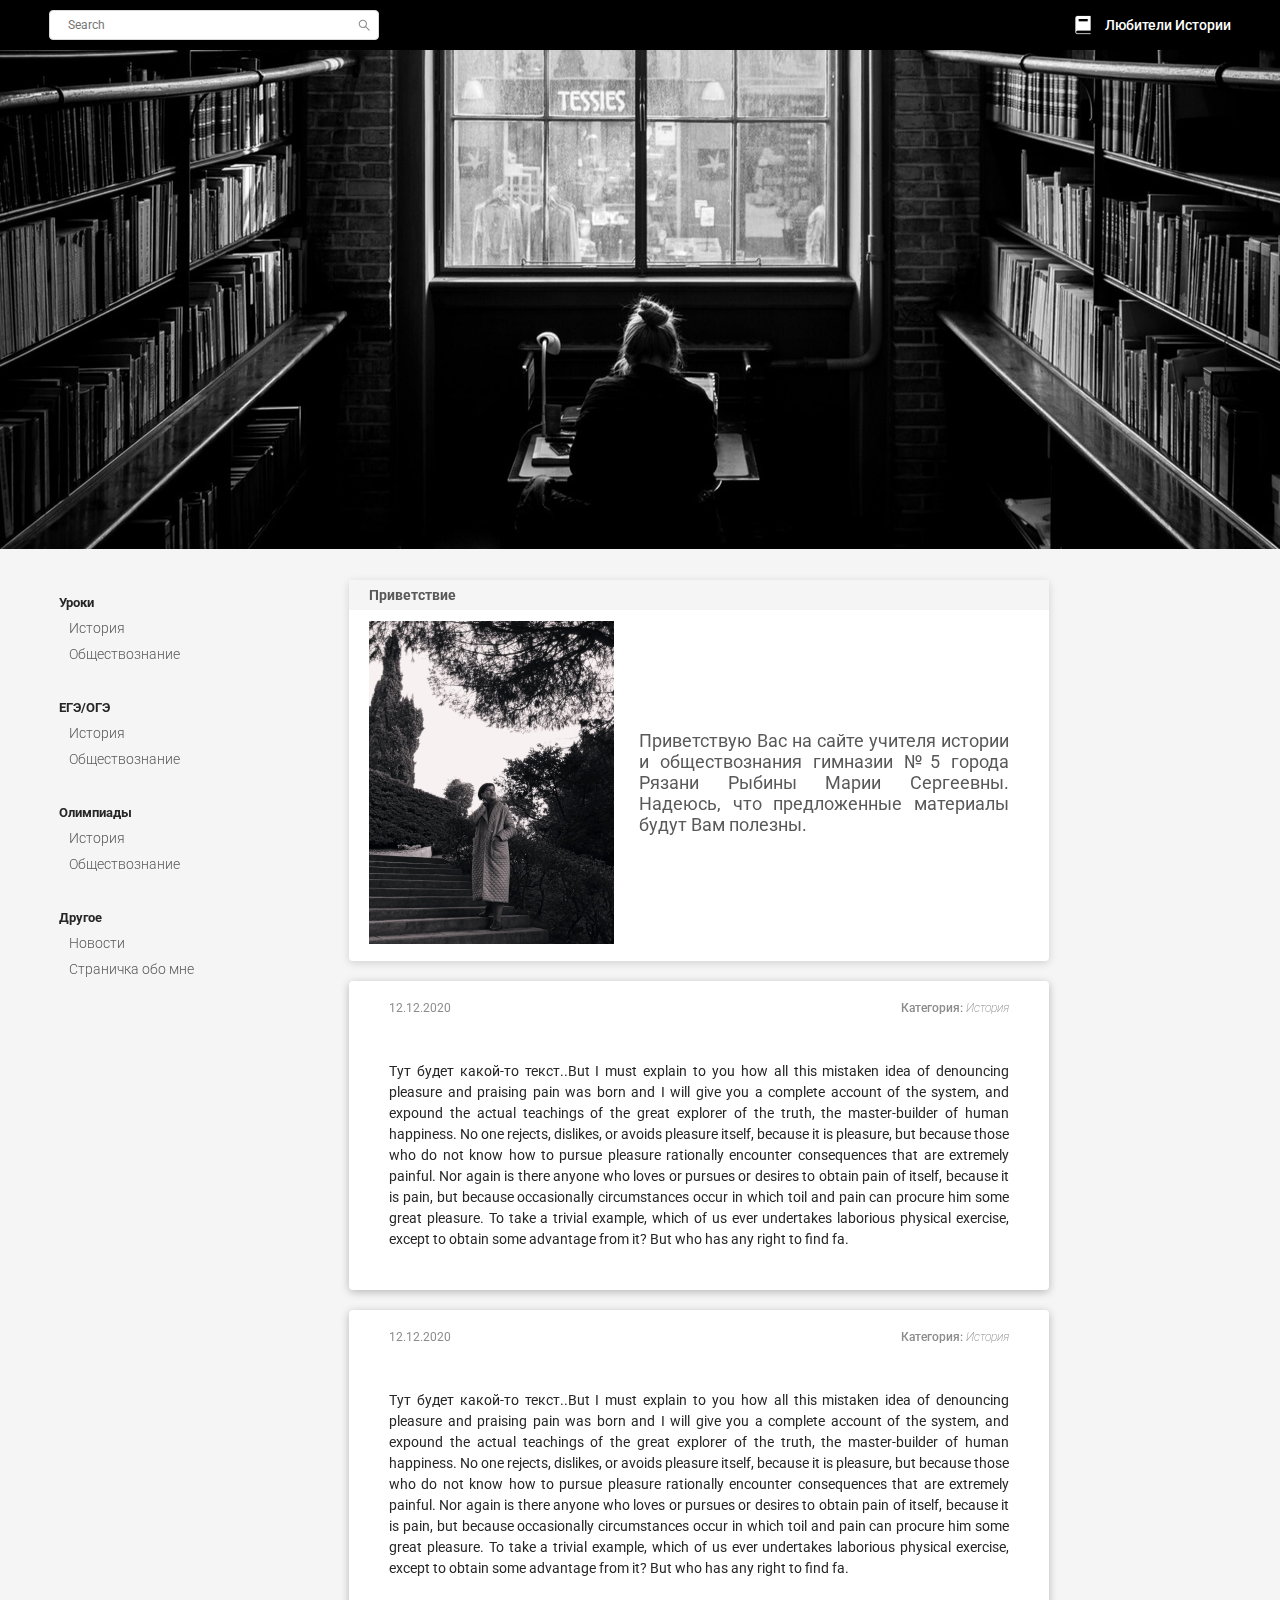
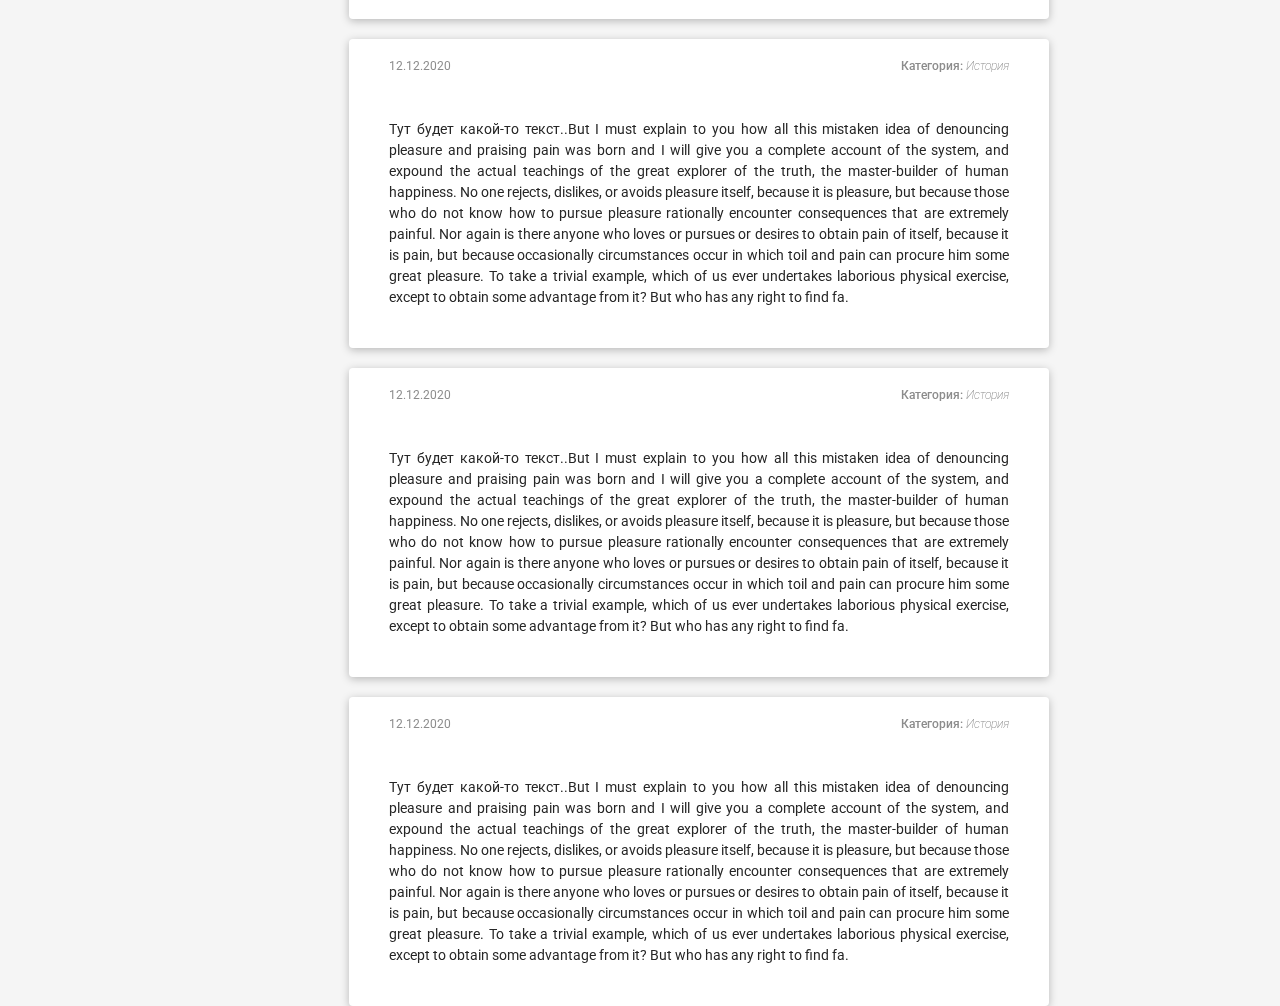
==== index.html @ 14227ae7 "create: parallax and posts" ====
<!DOCTYPE html>
<html lang="ru">
<head>
    <meta charset="UTF-8">
    <meta name="viewport" content="width=device-width, initial-scale=1.0">
    <title>Любители Истории</title>
    <link rel="preconnect" href="https://fonts.gstatic.com">
    <link href="https://fonts.googleapis.com/css2?family=Roboto:wght@200;300;400;500;700&display=swap" rel="stylesheet"> 
    <link rel="stylesheet" href="css/normalize.css">
    <link rel="stylesheet" href="css/style.css">
</head>
<body>
    <header class="header">
        <div class="container header__container">
            <div class="header__mobile-menu">
                <div class="header__line"></div>
                <div class="header__line"></div>
                <div class="header__line"></div>
            </div>
            <!-- /.header__mobile-menu -->
            <div class="header__search-block">
                <input type="search" class="header__search" placeholder="Search">
                <img src="img/search-icon.svg" alt="Icon: Search Icon" class="header__search-icon">
            </div>
            <!-- /.header__search-block -->
            <a href="#" class="header__name-block">
                <img src="img/icon.svg" alt="Icon: logo" class="header__icon">
                <span class="header__name">Любители Истории</span>
            </a>
        </div>
        <!-- /.container -->
    </header>
    <!-- /.header -->
    <section class="mobile-menu-hidden">
        <a href="#" class="mobile-link">Уроки по истории</a>
        <a href="#" class="mobile-link">Уроки по обществознанию</a>
        <a href="#" class="mobile-link">ЕГЭ, ОГЭ по истории</a>
        <a href="#" class="mobile-link">ЕГЭ, ОГЭ по обществознанию</a>
        <a href="#" class="mobile-link">Олимпиады по истории</a>
        <a href="#" class="mobile-link">Олимпиады по обществознанию</a>
    </section>
    <!-- /.header__mobile-menu-hidden -->
    <section class="background">
        <div class="background__image" ></div>
    </section>
    <!-- /.background-image -->
    <section class="hero">
        <div class="container hero__container">
            <div class="hero-left">
                <a href="#" class="hero__menu-text-one">Уроки</a>
                <a href="#" class="hero__menu-text-two">История</a>
                <a href="#" class="hero__menu-text-two">Обществознание</a>
                <a href="#" class="hero__menu-text-one">ЕГЭ/ОГЭ</a>
                <a href="#" class="hero__menu-text-two">История</a>
                <a href="#" class="hero__menu-text-two">Обществознание</a>
                <a href="#" class="hero__menu-text-one">Олимпиады</a>
                <a href="#" class="hero__menu-text-two">История</a>
                <a href="#" class="hero__menu-text-two">Обществознание</a>
                <a href="#" class="hero__menu-text-one">Другое</a>
                <a href="#" class="hero__menu-text-two">Новости</a>
                <a href="#" class="hero__menu-text-two">Страничка обо мне</a>
            </div>
            <!-- /.hero-left -->
            <div class="hero-right">
                <div class="hero__greetings">
                    <div class="hero__greetings-first">
                        <span class="hero__greetings-text">Приветствие</span>
                    </div>
                    <!-- /.hero__greetings-first -->
                    <div class="hero__greetings-second">
                        <img src="img/avatar.png" alt="Icon: avatar" class="hero__greetings-avatar">
                        <span class="hero__greetings-span">Приветствую Вас на сайте учителя истории и обществознания гимназии №5 города Рязани Рыбины Марии Сергеевны. Надеюсь, что предложенные материалы будут Вам полезны.</span>
                    </div>
                    <!-- /.hero__greetings-second -->
                </div>
                <!-- /.hero__greetings -->
                <div class="hero__post">
                    <div class="hero__post-meta">
                        <span class="hero__post-date">12.12.2020</span>
                        <span class="hero__post-category">Категория: <span class="hero__post-cat">История</span></span>
                    </div>
                    <div class="hero__post-content">
                        Тут будет какой-то текст..But I must explain to you how all this mistaken idea of denouncing pleasure and praising pain was born and I will give you a complete account of the system, and expound the actual teachings of the great explorer of the truth, the master-builder of human happiness. No one rejects, dislikes, or avoids pleasure itself, because it is pleasure, but because those who do not know how to pursue pleasure rationally encounter consequences that are extremely painful. Nor again is there anyone who loves or pursues or desires to obtain pain of itself, because it is pain, but because occasionally circumstances occur in which toil and pain can procure him some great pleasure. To take a trivial example, which of us ever undertakes laborious physical exercise, except to obtain some advantage from it? But who has any right to find fa.
                    </div>
                    <!-- /.hero__post-content -->
                </div>
                <!-- /.hero__post -->


                <div class="hero__post">
                    <div class="hero__post-meta">
                        <span class="hero__post-date">12.12.2020</span>
                        <span class="hero__post-category">Категория: <span class="hero__post-cat">История</span></span>
                    </div>
                    <div class="hero__post-content">
                        Тут будет какой-то текст..But I must explain to you how all this mistaken idea of denouncing pleasure and praising pain was born and I will give you a complete account of the system, and expound the actual teachings of the great explorer of the truth, the master-builder of human happiness. No one rejects, dislikes, or avoids pleasure itself, because it is pleasure, but because those who do not know how to pursue pleasure rationally encounter consequences that are extremely painful. Nor again is there anyone who loves or pursues or desires to obtain pain of itself, because it is pain, but because occasionally circumstances occur in which toil and pain can procure him some great pleasure. To take a trivial example, which of us ever undertakes laborious physical exercise, except to obtain some advantage from it? But who has any right to find fa.
                    </div>
                    <!-- /.hero__post-content -->
                </div>
                <!-- /.hero__post -->
                <div class="hero__post">
                    <div class="hero__post-meta">
                        <span class="hero__post-date">12.12.2020</span>
                        <span class="hero__post-category">Категория: <span class="hero__post-cat">История</span></span>
                    </div>
                    <div class="hero__post-content">
                        Тут будет какой-то текст..But I must explain to you how all this mistaken idea of denouncing pleasure and praising pain was born and I will give you a complete account of the system, and expound the actual teachings of the great explorer of the truth, the master-builder of human happiness. No one rejects, dislikes, or avoids pleasure itself, because it is pleasure, but because those who do not know how to pursue pleasure rationally encounter consequences that are extremely painful. Nor again is there anyone who loves or pursues or desires to obtain pain of itself, because it is pain, but because occasionally circumstances occur in which toil and pain can procure him some great pleasure. To take a trivial example, which of us ever undertakes laborious physical exercise, except to obtain some advantage from it? But who has any right to find fa.
                    </div>
                    <!-- /.hero__post-content -->
                </div>
                <!-- /.hero__post -->
                <div class="hero__post">
                    <div class="hero__post-meta">
                        <span class="hero__post-date">12.12.2020</span>
                        <span class="hero__post-category">Категория: <span class="hero__post-cat">История</span></span>
                    </div>
                    <div class="hero__post-content">
                        Тут будет какой-то текст..But I must explain to you how all this mistaken idea of denouncing pleasure and praising pain was born and I will give you a complete account of the system, and expound the actual teachings of the great explorer of the truth, the master-builder of human happiness. No one rejects, dislikes, or avoids pleasure itself, because it is pleasure, but because those who do not know how to pursue pleasure rationally encounter consequences that are extremely painful. Nor again is there anyone who loves or pursues or desires to obtain pain of itself, because it is pain, but because occasionally circumstances occur in which toil and pain can procure him some great pleasure. To take a trivial example, which of us ever undertakes laborious physical exercise, except to obtain some advantage from it? But who has any right to find fa.
                    </div>
                    <!-- /.hero__post-content -->
                </div>
                <!-- /.hero__post -->
                <div class="hero__post">
                    <div class="hero__post-meta">
                        <span class="hero__post-date">12.12.2020</span>
                        <span class="hero__post-category">Категория: <span class="hero__post-cat">История</span></span>
                    </div>
                    <div class="hero__post-content">
                        Тут будет какой-то текст..But I must explain to you how all this mistaken idea of denouncing pleasure and praising pain was born and I will give you a complete account of the system, and expound the actual teachings of the great explorer of the truth, the master-builder of human happiness. No one rejects, dislikes, or avoids pleasure itself, because it is pleasure, but because those who do not know how to pursue pleasure rationally encounter consequences that are extremely painful. Nor again is there anyone who loves or pursues or desires to obtain pain of itself, because it is pain, but because occasionally circumstances occur in which toil and pain can procure him some great pleasure. To take a trivial example, which of us ever undertakes laborious physical exercise, except to obtain some advantage from it? But who has any right to find fa.
                    </div>
                    <!-- /.hero__post-content -->
                </div>
                <!-- /.hero__post -->



            </div>
            <!-- /.hero-right -->
        </div>
        <!-- /.container -->
    </section>
    <!-- /.hero -->

    <script src="js/jquery-3.5.1.min.js"></script>
    <script src="js/parallax.min.js"></script>
    <script src="js/main.js"></script>
</body>
</html>
---- css/style.css ----
body{background-color:#F5F5F5}.body-another{overflow:hidden}.container{margin:auto;width:1182px;color:white;height:30px}.header{width:100%;padding:10px 0px;background-color:black;position:fixed;top:0;left:0}.header__container{display:-webkit-box;display:-ms-flexbox;display:flex;-webkit-box-pack:justify;-ms-flex-pack:justify;justify-content:space-between;-webkit-box-align:center;-ms-flex-align:center;align-items:center;position:relative}.header__search{width:330px;height:30px;background:#FFFFFF;border:1px solid #D9D9D9;-webkit-box-sizing:border-box;box-sizing:border-box;border-radius:4px;padding-left:18px;padding-right:30px;font-family:'Roboto';font-size:12px;line-height:14px;color:#BFBFBF}.header__search-block{position:relative;width:330px;height:30px}.header__search-icon{position:absolute;right:8.5px;top:9px;cursor:pointer}.header__icon{width:20px;height:20px;margin-right:12px}.header__name{font-family:'Roboto';font-weight:500;font-size:14px;line-height:16px;color:#FFFFFF}.header__name-block{display:-webkit-box;display:-ms-flexbox;display:flex;-webkit-box-align:center;-ms-flex-align:center;align-items:center;text-decoration:none}.header__mobile-menu{display:none;position:absolute;left:0;top:8.5px;cursor:pointer}.header__line{width:16px;height:1px;background-color:white;margin-top:5px}.header__line:first-child{margin-top:0}.parallax-another{display:none}.background__image{width:100%;margin-top:50px;min-height:700px;-o-object-fit:cover;object-fit:cover}.mobile-menu-hidden{display:none}.mobile-menu-visible{display:block;background-color:black;color:white;position:absolute;top:50px;left:0;bottom:0;right:0;width:100%;height:100%;overflow:auto;text-align:center}.mobile-link{color:white;text-decoration:none;font-family:'Roboto';margin-bottom:30px;display:block}.mobile-link:first-child{margin-top:100px}.mobile-link:last-child{height:80px}.hero{margin-top:30px}.hero__container{display:-webkit-box;display:-ms-flexbox;display:flex}.hero-left{width:200px;display:-webkit-box;display:-ms-flexbox;display:flex;-webkit-box-orient:vertical;-webkit-box-direction:normal;-ms-flex-direction:column;flex-direction:column}.hero__menu-text-one{font-family:'Roboto';font-weight:700;font-size:13px;line-height:15px;display:-webkit-box;display:-ms-flexbox;display:flex;-webkit-box-align:center;-ms-flex-align:center;align-items:center;color:#262626;margin-top:38px;margin-left:10px;text-decoration:none}.hero__menu-text-one:first-child{margin-top:15px}.hero__menu-text-two{font-family:'Roboto';font-weight:300;font-size:14px;line-height:16px;display:-webkit-box;display:-ms-flexbox;display:flex;-webkit-box-align:center;-ms-flex-align:center;align-items:center;color:#595959;margin-top:10px;margin-left:20px;text-decoration:none}.hero-right{margin-left:100px;width:700px}.hero__greetings{width:100%;background-color:#FFFFFF;-webkit-box-shadow:0px 2px 8px rgba(0,0,0,0.15);box-shadow:0px 2px 8px rgba(0,0,0,0.15);border-radius:4px}.hero__greetings-first{height:30px;background-color:#F5F5F5;display:-webkit-box;display:-ms-flexbox;display:flex;-webkit-box-align:center;-ms-flex-align:center;align-items:center}.hero__greetings-text{font-family:'Roboto';font-weight:700;font-size:14px;line-height:16px;color:#595959;margin-left:20px}.hero__greetings-second{padding:11px 40px 17px 20px;display:-webkit-box;display:-ms-flexbox;display:flex;-webkit-box-align:center;-ms-flex-align:center;align-items:center;-webkit-box-pack:justify;-ms-flex-pack:justify;justify-content:space-between;text-align:justify}.hero__greetings-span{font-family:'Roboto';font-weight:400;font-size:18px;line-height:21px;color:#595959;margin-left:25px}.hero__post{background-color:#FFFFFF;-webkit-box-shadow:0px 2px 8px rgba(0,0,0,0.25);box-shadow:0px 2px 8px rgba(0,0,0,0.25);border-radius:4px;padding:20px 40px 40px 40px;margin-top:20px}.hero__post:last-child{margin-bottom:200px}.hero__post-meta{display:-webkit-box;display:-ms-flexbox;display:flex;-webkit-box-pack:justify;-ms-flex-pack:justify;justify-content:space-between;margin-bottom:46px}.hero__post-date{font-family:'Roboto';font-weight:400;font-size:12px;line-height:14px;color:#8C8C8C}.hero__post-category{font-family:'Roboto';font-weight:500;font-size:12px;line-height:14px;color:#8C8C8C}.hero__post-cat{font-weight:200;font-style:italic}.hero__post-content{font-family:'Roboto';font-weight:400;font-size:14px;line-height:21px;color:#262626;text-align:justify}@media (max-width: 1440px){.background__image{min-height:600px}.container{margin:auto;width:1182px;color:white}.background__image{min-height:500px}}@media (max-width: 1250px){.container{width:980px}.background__image{min-height:400px}.hero__greetings-avatar{width:200px}.hero__greetings-span{font-size:16px}.hero__post-content{font-size:15px}.hero-right{margin-left:40px}}@media (max-width: 1050px){.container{width:850px}.hero-right{margin-left:0px}}@media (max-width: 950px){.container{width:750px}.header__mobile-menu{display:block;margin-left:-50px}.header__search-block{margin-left:0px}.hero-left{display:none}.hero-right{margin-left:0;width:100%}}@media (max-width: 900px){.header__mobile-menu{margin-left:-30px}.header__search-block{margin-left:20px}}@media (max-width: 860px){.header__mobile-menu{margin-left:-10px}.header__search-block{margin-left:40px}}@media (max-width: 820px){.container{width:90%}.header__search{width:200px;margin-left:0}.header__search-block{width:200px;margin-left:50px}.background__image{min-height:350px}}@media (max-width: 600px){.hero__greetings-avatar{width:150px}}@media (max-width: 500px){.header__search-block{display:none}.header__container{-webkit-box-orient:horizontal;-webkit-box-direction:reverse;-ms-flex-direction:row-reverse;flex-direction:row-reverse}.background__image{min-height:300px}.hero__greetings-second{-webkit-box-orient:vertical;-webkit-box-direction:normal;-ms-flex-direction:column;flex-direction:column}.hero__greetings-avatar{height:100px;width:100px;-o-object-fit:none;object-fit:none;border-radius:50%;-o-object-position:center 55%;object-position:center 55%}.hero__greetings-span{margin-top:20px;font-size:14px;margin-bottom:17px}}@media (max-width: 450px){.hero__greetings-avatar{height:80px;width:80px}}
/*# sourceMappingURL=style.css.map */
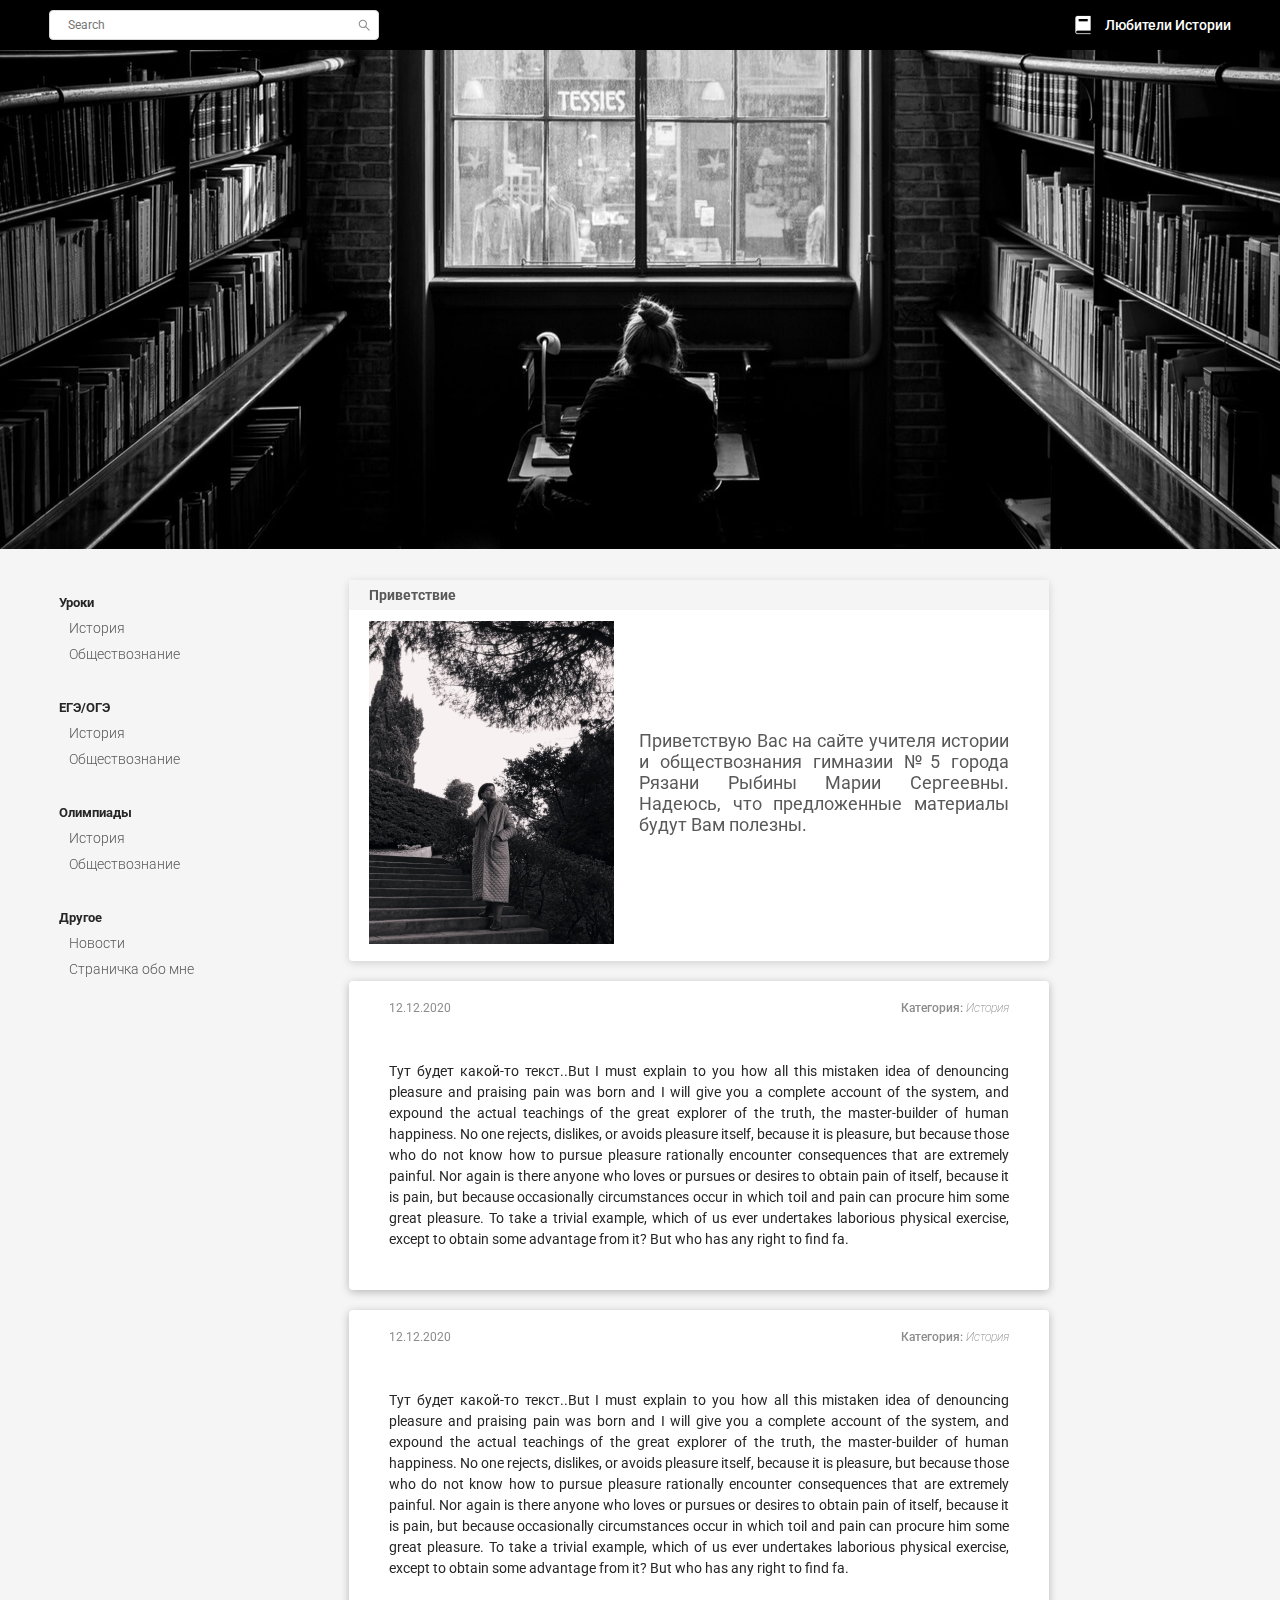
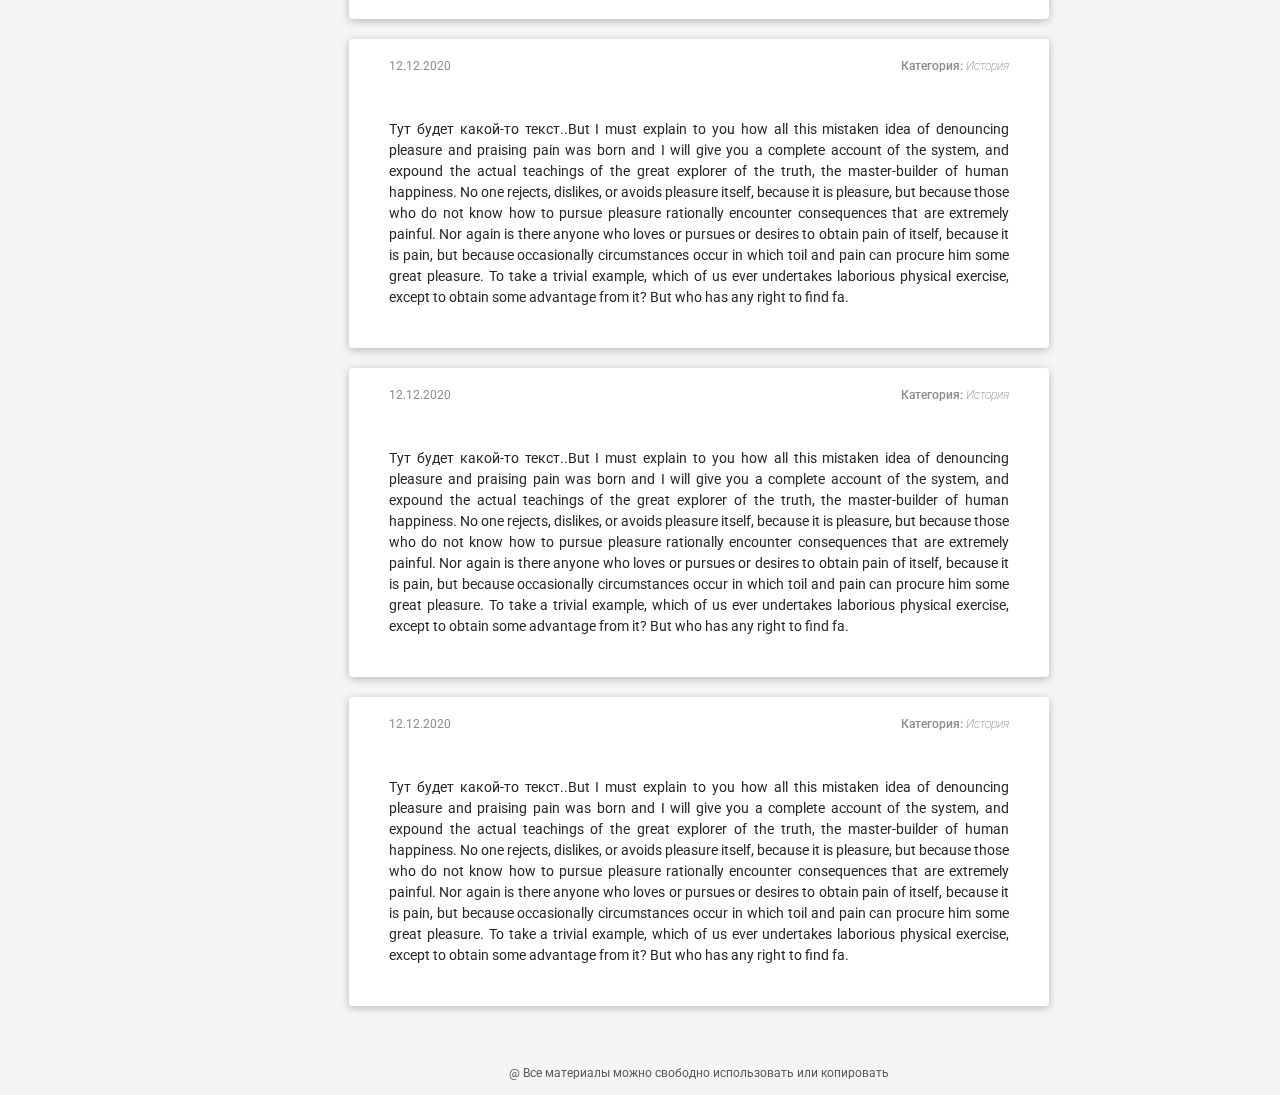
==== commit c47a3c76: "create: footer added" ====
--- a/index.html
+++ b/index.html
@@ -41,7 +41,7 @@
     </section>
     <!-- /.header__mobile-menu-hidden -->
     <section class="background">
-        <div class="background__image" ></div>
+        <div class="background__image parallax-window" data-parallax="scroll" data-image-src="img/back-one.jpg"></div>
     </section>
     <!-- /.background-image -->
     <section class="hero">
@@ -61,7 +61,7 @@
                 <a href="#" class="hero__menu-text-two">Страничка обо мне</a>
             </div>
             <!-- /.hero-left -->
-            <div class="hero-right">
+            <div class="hero-right">            
                 <div class="hero__greetings">
                     <div class="hero__greetings-first">
                         <span class="hero__greetings-text">Приветствие</span>
@@ -132,8 +132,12 @@
                 </div>
                 <!-- /.hero__post -->
 
-
-
+                <footer class="hero__footer footer">
+                    <span class="footer__text">
+                        @ Все материалы можно свободно использовать или копировать
+                    </span> <!-- /.footer__text -->
+                </footer>
+                <!-- /.hero__footer -->
             </div>
             <!-- /.hero-right -->
         </div>
@@ -142,7 +146,10 @@
     <!-- /.hero -->
 
     <script src="js/jquery-3.5.1.min.js"></script>
-    <script src="js/parallax.min.js"></script>
+    <script src="js/parallax.js"></script>
+    <script>
+        $(".background__image").parallax({imageSrc: 'img/back-one.jpg', speed: 0.0009, positionY: 'bottom'});
+    </script>
     <script src="js/main.js"></script>
 </body>
 </html>--- a/css/style.css
+++ b/css/style.css
@@ -1,2 +1,2 @@
-body{background-color:#F5F5F5}.body-another{overflow:hidden}.container{margin:auto;width:1182px;color:white;height:30px}.header{width:100%;padding:10px 0px;background-color:black;position:fixed;top:0;left:0}.header__container{display:-webkit-box;display:-ms-flexbox;display:flex;-webkit-box-pack:justify;-ms-flex-pack:justify;justify-content:space-between;-webkit-box-align:center;-ms-flex-align:center;align-items:center;position:relative}.header__search{width:330px;height:30px;background:#FFFFFF;border:1px solid #D9D9D9;-webkit-box-sizing:border-box;box-sizing:border-box;border-radius:4px;padding-left:18px;padding-right:30px;font-family:'Roboto';font-size:12px;line-height:14px;color:#BFBFBF}.header__search-block{position:relative;width:330px;height:30px}.header__search-icon{position:absolute;right:8.5px;top:9px;cursor:pointer}.header__icon{width:20px;height:20px;margin-right:12px}.header__name{font-family:'Roboto';font-weight:500;font-size:14px;line-height:16px;color:#FFFFFF}.header__name-block{display:-webkit-box;display:-ms-flexbox;display:flex;-webkit-box-align:center;-ms-flex-align:center;align-items:center;text-decoration:none}.header__mobile-menu{display:none;position:absolute;left:0;top:8.5px;cursor:pointer}.header__line{width:16px;height:1px;background-color:white;margin-top:5px}.header__line:first-child{margin-top:0}.parallax-another{display:none}.background__image{width:100%;margin-top:50px;min-height:700px;-o-object-fit:cover;object-fit:cover}.mobile-menu-hidden{display:none}.mobile-menu-visible{display:block;background-color:black;color:white;position:absolute;top:50px;left:0;bottom:0;right:0;width:100%;height:100%;overflow:auto;text-align:center}.mobile-link{color:white;text-decoration:none;font-family:'Roboto';margin-bottom:30px;display:block}.mobile-link:first-child{margin-top:100px}.mobile-link:last-child{height:80px}.hero{margin-top:30px}.hero__container{display:-webkit-box;display:-ms-flexbox;display:flex}.hero-left{width:200px;display:-webkit-box;display:-ms-flexbox;display:flex;-webkit-box-orient:vertical;-webkit-box-direction:normal;-ms-flex-direction:column;flex-direction:column}.hero__menu-text-one{font-family:'Roboto';font-weight:700;font-size:13px;line-height:15px;display:-webkit-box;display:-ms-flexbox;display:flex;-webkit-box-align:center;-ms-flex-align:center;align-items:center;color:#262626;margin-top:38px;margin-left:10px;text-decoration:none}.hero__menu-text-one:first-child{margin-top:15px}.hero__menu-text-two{font-family:'Roboto';font-weight:300;font-size:14px;line-height:16px;display:-webkit-box;display:-ms-flexbox;display:flex;-webkit-box-align:center;-ms-flex-align:center;align-items:center;color:#595959;margin-top:10px;margin-left:20px;text-decoration:none}.hero-right{margin-left:100px;width:700px}.hero__greetings{width:100%;background-color:#FFFFFF;-webkit-box-shadow:0px 2px 8px rgba(0,0,0,0.15);box-shadow:0px 2px 8px rgba(0,0,0,0.15);border-radius:4px}.hero__greetings-first{height:30px;background-color:#F5F5F5;display:-webkit-box;display:-ms-flexbox;display:flex;-webkit-box-align:center;-ms-flex-align:center;align-items:center}.hero__greetings-text{font-family:'Roboto';font-weight:700;font-size:14px;line-height:16px;color:#595959;margin-left:20px}.hero__greetings-second{padding:11px 40px 17px 20px;display:-webkit-box;display:-ms-flexbox;display:flex;-webkit-box-align:center;-ms-flex-align:center;align-items:center;-webkit-box-pack:justify;-ms-flex-pack:justify;justify-content:space-between;text-align:justify}.hero__greetings-span{font-family:'Roboto';font-weight:400;font-size:18px;line-height:21px;color:#595959;margin-left:25px}.hero__post{background-color:#FFFFFF;-webkit-box-shadow:0px 2px 8px rgba(0,0,0,0.25);box-shadow:0px 2px 8px rgba(0,0,0,0.25);border-radius:4px;padding:20px 40px 40px 40px;margin-top:20px}.hero__post:last-child{margin-bottom:200px}.hero__post-meta{display:-webkit-box;display:-ms-flexbox;display:flex;-webkit-box-pack:justify;-ms-flex-pack:justify;justify-content:space-between;margin-bottom:46px}.hero__post-date{font-family:'Roboto';font-weight:400;font-size:12px;line-height:14px;color:#8C8C8C}.hero__post-category{font-family:'Roboto';font-weight:500;font-size:12px;line-height:14px;color:#8C8C8C}.hero__post-cat{font-weight:200;font-style:italic}.hero__post-content{font-family:'Roboto';font-weight:400;font-size:14px;line-height:21px;color:#262626;text-align:justify}@media (max-width: 1440px){.background__image{min-height:600px}.container{margin:auto;width:1182px;color:white}.background__image{min-height:500px}}@media (max-width: 1250px){.container{width:980px}.background__image{min-height:400px}.hero__greetings-avatar{width:200px}.hero__greetings-span{font-size:16px}.hero__post-content{font-size:15px}.hero-right{margin-left:40px}}@media (max-width: 1050px){.container{width:850px}.hero-right{margin-left:0px}}@media (max-width: 950px){.container{width:750px}.header__mobile-menu{display:block;margin-left:-50px}.header__search-block{margin-left:0px}.hero-left{display:none}.hero-right{margin-left:0;width:100%}}@media (max-width: 900px){.header__mobile-menu{margin-left:-30px}.header__search-block{margin-left:20px}}@media (max-width: 860px){.header__mobile-menu{margin-left:-10px}.header__search-block{margin-left:40px}}@media (max-width: 820px){.container{width:90%}.header__search{width:200px;margin-left:0}.header__search-block{width:200px;margin-left:50px}.background__image{min-height:350px}}@media (max-width: 600px){.hero__greetings-avatar{width:150px}}@media (max-width: 500px){.header__search-block{display:none}.header__container{-webkit-box-orient:horizontal;-webkit-box-direction:reverse;-ms-flex-direction:row-reverse;flex-direction:row-reverse}.background__image{min-height:300px}.hero__greetings-second{-webkit-box-orient:vertical;-webkit-box-direction:normal;-ms-flex-direction:column;flex-direction:column}.hero__greetings-avatar{height:100px;width:100px;-o-object-fit:none;object-fit:none;border-radius:50%;-o-object-position:center 55%;object-position:center 55%}.hero__greetings-span{margin-top:20px;font-size:14px;margin-bottom:17px}}@media (max-width: 450px){.hero__greetings-avatar{height:80px;width:80px}}
+body{background-color:#F5F5F5}.body-another{overflow:hidden}.container{margin:auto;width:1182px;color:white;height:30px}.header{width:100%;padding:10px 0px;background-color:black;position:fixed;top:0;left:0}.header__container{display:-webkit-box;display:-ms-flexbox;display:flex;-webkit-box-pack:justify;-ms-flex-pack:justify;justify-content:space-between;-webkit-box-align:center;-ms-flex-align:center;align-items:center;position:relative}.header__search{width:330px;height:30px;background:#FFFFFF;border:1px solid #D9D9D9;-webkit-box-sizing:border-box;box-sizing:border-box;border-radius:4px;padding-left:18px;padding-right:30px;font-family:'Roboto';font-size:12px;line-height:14px;color:#BFBFBF}.header__search-block{position:relative;width:330px;height:30px}.header__search-icon{position:absolute;right:8.5px;top:9px;cursor:pointer}.header__icon{width:20px;height:20px;margin-right:12px}.header__name{font-family:'Roboto';font-weight:500;font-size:14px;line-height:16px;color:#FFFFFF}.header__name-block{display:-webkit-box;display:-ms-flexbox;display:flex;-webkit-box-align:center;-ms-flex-align:center;align-items:center;text-decoration:none}.header__mobile-menu{display:none;position:absolute;left:0;top:8.5px;cursor:pointer}.header__line{width:16px;height:1px;background-color:white;margin-top:5px}.header__line:first-child{margin-top:0}.parallax-another{display:none}.background__image{width:100%;margin-top:50px;min-height:700px;-o-object-fit:cover;object-fit:cover}.mobile-menu-hidden{display:none}.mobile-menu-visible{display:block;background-color:black;color:white;position:absolute;top:50px;left:0;bottom:0;right:0;width:100%;height:100%;overflow:auto;text-align:center}.mobile-link{color:white;text-decoration:none;font-family:'Roboto';margin-bottom:30px;display:block}.mobile-link:first-child{margin-top:100px}.mobile-link:last-child{height:80px}.hero{margin-top:30px}.hero__container{display:-webkit-box;display:-ms-flexbox;display:flex}.hero-left{width:200px;display:-webkit-box;display:-ms-flexbox;display:flex;-webkit-box-orient:vertical;-webkit-box-direction:normal;-ms-flex-direction:column;flex-direction:column}.hero__menu-text-one{font-family:'Roboto';font-weight:700;font-size:13px;line-height:15px;display:-webkit-box;display:-ms-flexbox;display:flex;-webkit-box-align:center;-ms-flex-align:center;align-items:center;color:#262626;margin-top:38px;margin-left:10px;text-decoration:none}.hero__menu-text-one:first-child{margin-top:15px}.hero__menu-text-two{font-family:'Roboto';font-weight:300;font-size:14px;line-height:16px;display:-webkit-box;display:-ms-flexbox;display:flex;-webkit-box-align:center;-ms-flex-align:center;align-items:center;color:#595959;margin-top:10px;margin-left:20px;text-decoration:none}.hero-right{margin-left:100px;width:700px}.hero__greetings{width:100%;background-color:#FFFFFF;-webkit-box-shadow:0px 2px 8px rgba(0,0,0,0.15);box-shadow:0px 2px 8px rgba(0,0,0,0.15);border-radius:4px}.hero__greetings-first{height:30px;background-color:#F5F5F5;display:-webkit-box;display:-ms-flexbox;display:flex;-webkit-box-align:center;-ms-flex-align:center;align-items:center}.hero__greetings-text{font-family:'Roboto';font-weight:700;font-size:14px;line-height:16px;color:#595959;margin-left:20px}.hero__greetings-second{padding:11px 40px 17px 20px;display:-webkit-box;display:-ms-flexbox;display:flex;-webkit-box-align:center;-ms-flex-align:center;align-items:center;-webkit-box-pack:justify;-ms-flex-pack:justify;justify-content:space-between;text-align:justify}.hero__greetings-span{font-family:'Roboto';font-weight:400;font-size:18px;line-height:21px;color:#595959;margin-left:25px}.hero__post{background-color:#FFFFFF;-webkit-box-shadow:0px 2px 8px rgba(0,0,0,0.25);box-shadow:0px 2px 8px rgba(0,0,0,0.25);border-radius:4px;padding:20px 40px 40px 40px;margin-top:20px}.hero__post-meta{display:-webkit-box;display:-ms-flexbox;display:flex;-webkit-box-pack:justify;-ms-flex-pack:justify;justify-content:space-between;margin-bottom:46px}.hero__post-date{font-family:'Roboto';font-weight:400;font-size:12px;line-height:14px;color:#8C8C8C}.hero__post-category{font-family:'Roboto';font-weight:500;font-size:12px;line-height:14px;color:#8C8C8C}.hero__post-cat{font-weight:200;font-style:italic}.hero__post-content{font-family:'Roboto';font-weight:400;font-size:14px;line-height:21px;color:#262626;text-align:justify}.footer{padding:50px 0 15px 0;margin-top:10px;display:-webkit-box;display:-ms-flexbox;display:flex}.footer__text{font-family:'Roboto';font-weight:400;font-size:12px;line-height:14px;color:#595959;margin:auto}@media (max-width: 1440px){.background__image{min-height:600px}.container{margin:auto;width:1182px;color:white}.background__image{min-height:500px}}@media (max-width: 1250px){.container{width:980px}.background__image{min-height:400px}.hero__greetings-avatar{width:200px}.hero__greetings-span{font-size:16px}.hero__post-content{font-size:15px}.hero-right{margin-left:40px}}@media (max-width: 1050px){.container{width:850px}.hero-right{margin-left:0px}}@media (max-width: 950px){.container{width:750px}.header__mobile-menu{display:block;margin-left:-50px}.header__search-block{margin-left:0px}.hero-left{display:none}.hero-right{margin-left:0;width:100%}}@media (max-width: 900px){.header__mobile-menu{margin-left:-30px}.header__search-block{margin-left:20px}}@media (max-width: 860px){.header__mobile-menu{margin-left:-10px}.header__search-block{margin-left:40px}}@media (max-width: 820px){.container{width:90%}.header__search{width:200px;margin-left:0}.header__search-block{width:200px;margin-left:50px}.background__image{min-height:350px}}@media (max-width: 600px){.hero__greetings-avatar{width:150px}.header__mobile-menu{margin-left:0px}}@media (max-width: 500px){.header__search-block{display:none}.header__container{-webkit-box-orient:horizontal;-webkit-box-direction:reverse;-ms-flex-direction:row-reverse;flex-direction:row-reverse}.background__image{min-height:300px}.hero__greetings-second{-webkit-box-orient:vertical;-webkit-box-direction:normal;-ms-flex-direction:column;flex-direction:column;padding-right:30px;padding-left:30px}.hero__greetings-avatar{height:100px;width:100px;-o-object-fit:none;object-fit:none;border-radius:50%;-o-object-position:center 55%;object-position:center 55%}.hero__greetings-span{margin-top:20px;font-size:14px;margin-bottom:17px;margin-left:0}.hero__post-content{font-size:14px}}@media (max-width: 450px){.hero__greetings-avatar{height:80px;width:80px}.hero__greetings-second{padding-left:20px;padding-right:20px}.hero__post{padding-left:20px;padding-right:20px}}
 /*# sourceMappingURL=style.css.map */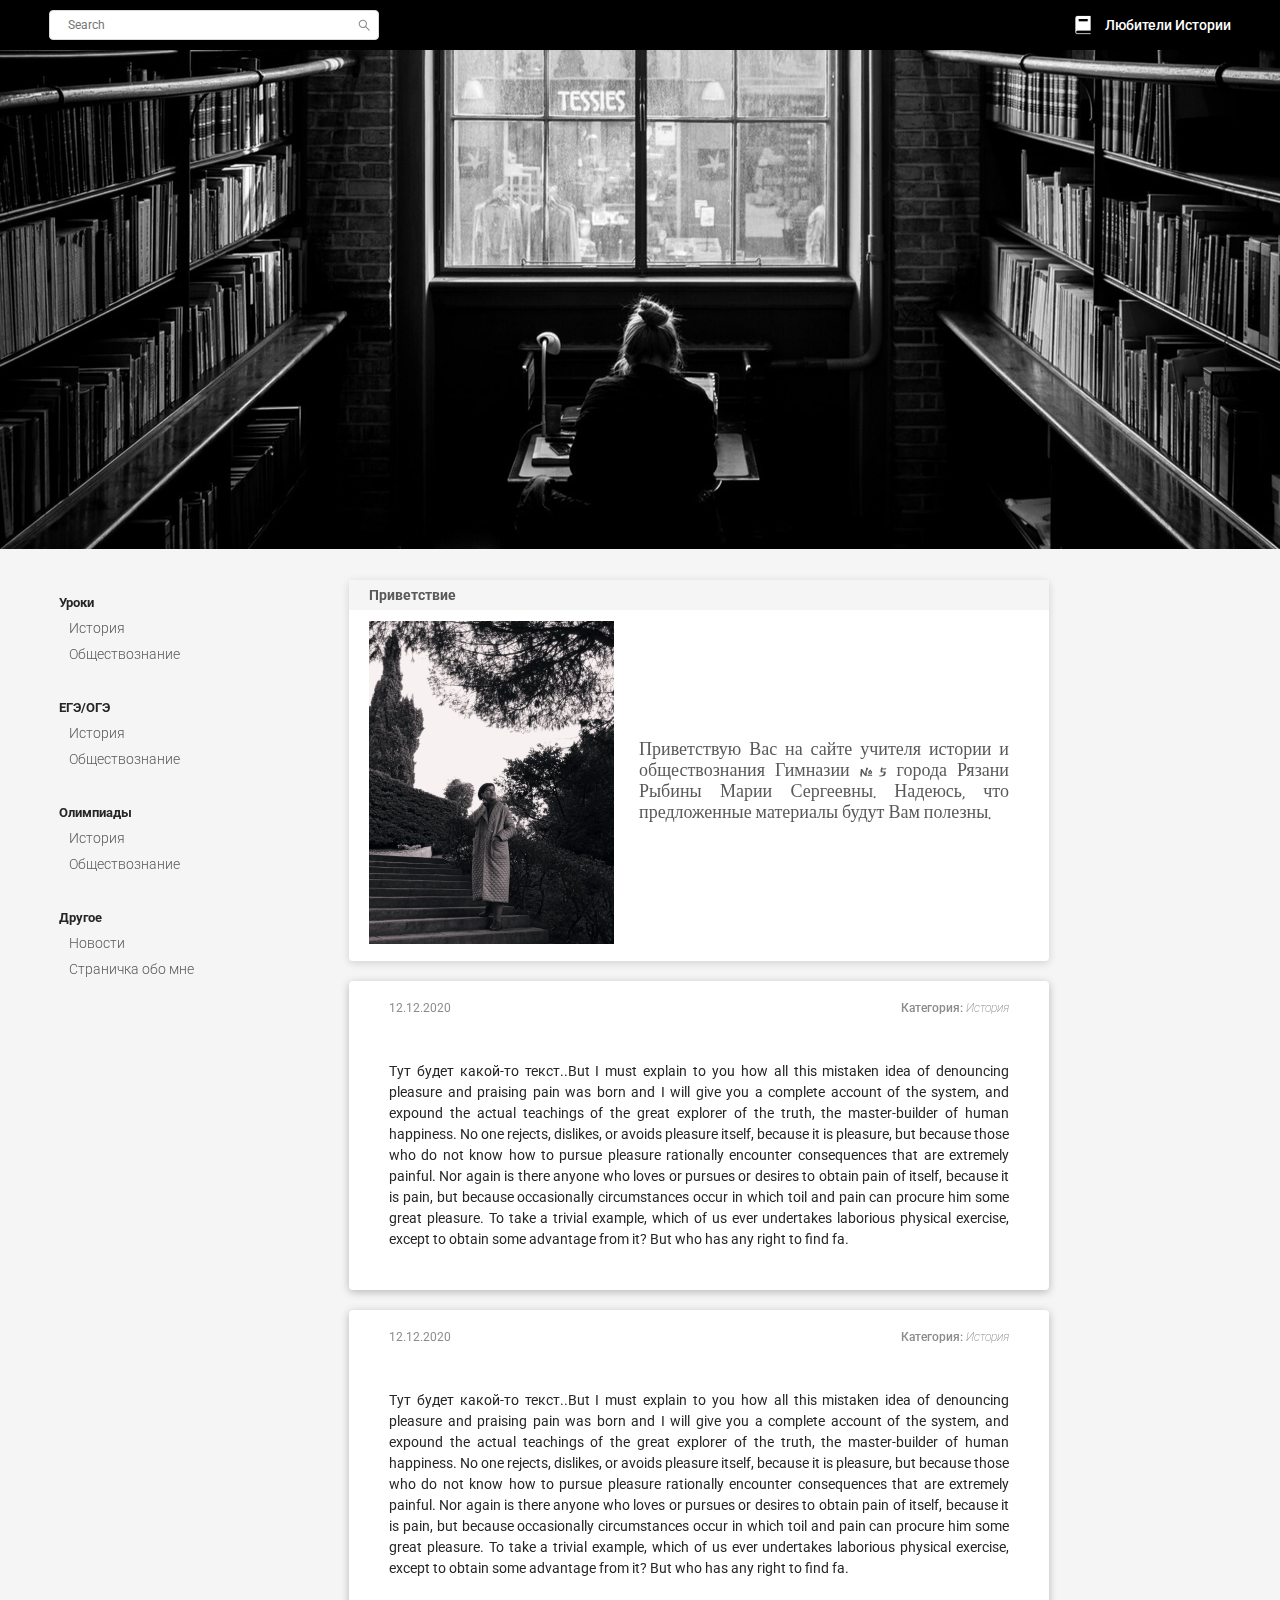
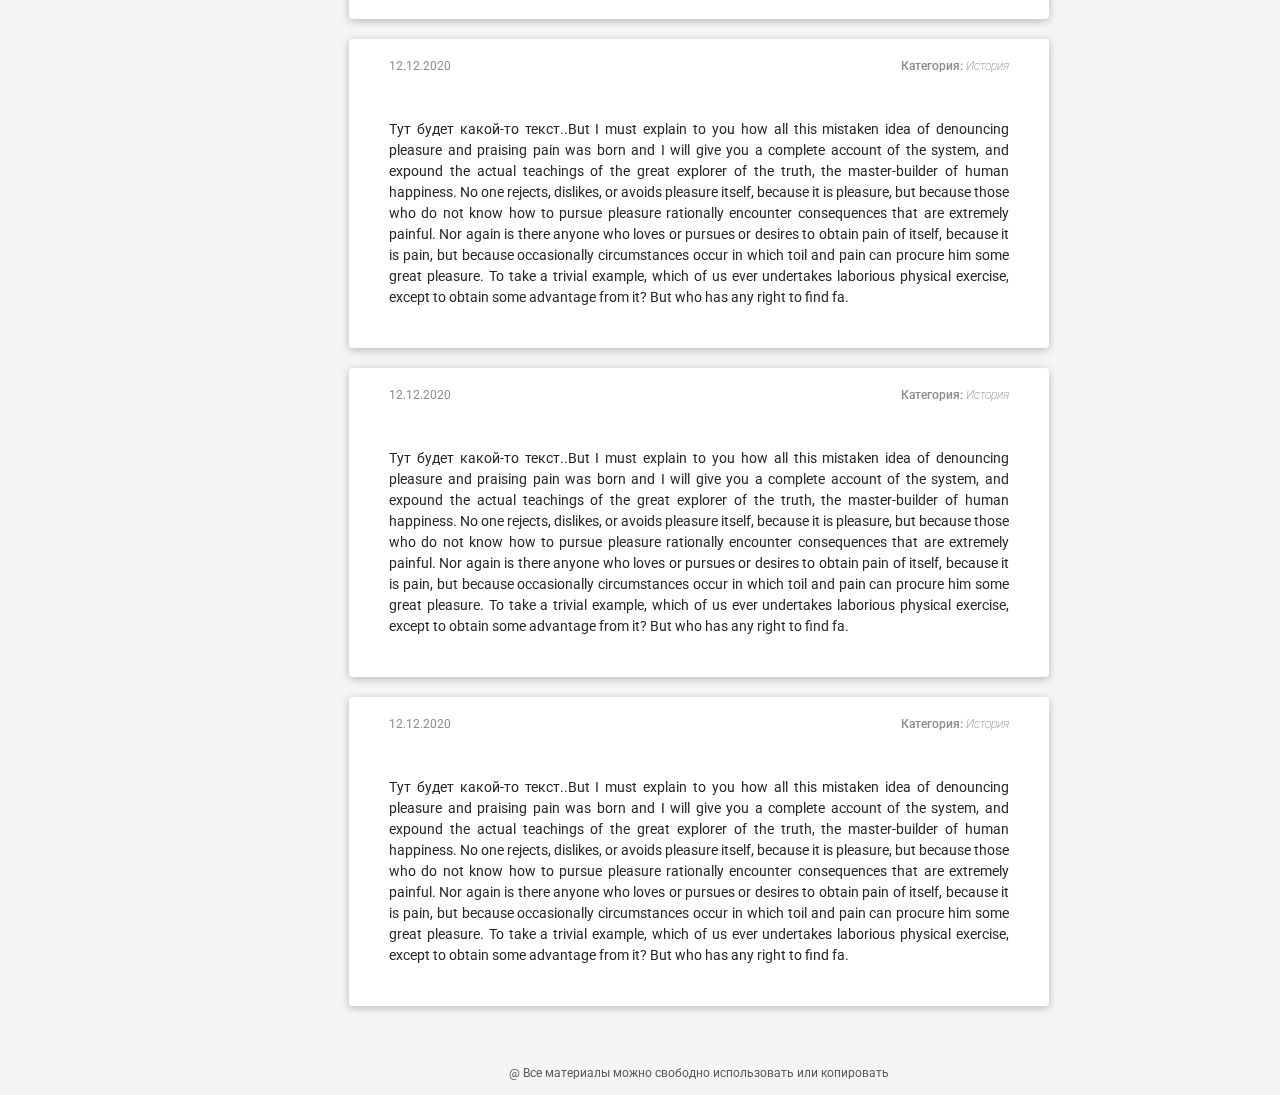
==== commit 8a72e6a0: "create: admin page+ some fixes" ====
--- a/index.html
+++ b/index.html
@@ -6,8 +6,11 @@
     <title>Любители Истории</title>
     <link rel="preconnect" href="https://fonts.gstatic.com">
     <link href="https://fonts.googleapis.com/css2?family=Roboto:wght@200;300;400;500;700&display=swap" rel="stylesheet"> 
+    <link rel="preconnect" href="https://fonts.gstatic.com">
+    <link href="https://fonts.googleapis.com/css2?family=East+Sea+Dokdo&display=swap" rel="stylesheet">
     <link rel="stylesheet" href="css/normalize.css">
     <link rel="stylesheet" href="css/style.css">
+    <link rel="icon" href="https://anastasia-petrova.com/rybinams/favicon.ico" type="image/x-icon">
 </head>
 <body>
     <header class="header">
@@ -23,7 +26,7 @@
                 <img src="img/search-icon.svg" alt="Icon: Search Icon" class="header__search-icon">
             </div>
             <!-- /.header__search-block -->
-            <a href="#" class="header__name-block">
+            <a href="index.html" class="header__name-block">
                 <img src="img/icon.svg" alt="Icon: logo" class="header__icon">
                 <span class="header__name">Любители Истории</span>
             </a>
@@ -57,8 +60,8 @@
                 <a href="#" class="hero__menu-text-two">История</a>
                 <a href="#" class="hero__menu-text-two">Обществознание</a>
                 <a href="#" class="hero__menu-text-one">Другое</a>
-                <a href="#" class="hero__menu-text-two">Новости</a>
-                <a href="#" class="hero__menu-text-two">Страничка обо мне</a>
+                <a href="news.html" class="hero__menu-text-two">Новости</a>
+                <a href="about.html" class="hero__menu-text-two">Страничка обо мне</a>
             </div>
             <!-- /.hero-left -->
             <div class="hero-right">            
@@ -69,7 +72,7 @@
                     <!-- /.hero__greetings-first -->
                     <div class="hero__greetings-second">
                         <img src="img/avatar.png" alt="Icon: avatar" class="hero__greetings-avatar">
-                        <span class="hero__greetings-span">Приветствую Вас на сайте учителя истории и обществознания гимназии №5 города Рязани Рыбины Марии Сергеевны. Надеюсь, что предложенные материалы будут Вам полезны.</span>
+                        <span class="hero__greetings-span">Приветствую Вас на сайте учителя истории и обществознания Гимназии №5 города Рязани Рыбины Марии Сергеевны. Надеюсь, что предложенные материалы будут Вам полезны.</span>
                     </div>
                     <!-- /.hero__greetings-second -->
                 </div>
--- a/css/style.css
+++ b/css/style.css
@@ -1,2 +1,2 @@
-body{background-color:#F5F5F5}.body-another{overflow:hidden}.container{margin:auto;width:1182px;color:white;height:30px}.header{width:100%;padding:10px 0px;background-color:black;position:fixed;top:0;left:0}.header__container{display:-webkit-box;display:-ms-flexbox;display:flex;-webkit-box-pack:justify;-ms-flex-pack:justify;justify-content:space-between;-webkit-box-align:center;-ms-flex-align:center;align-items:center;position:relative}.header__search{width:330px;height:30px;background:#FFFFFF;border:1px solid #D9D9D9;-webkit-box-sizing:border-box;box-sizing:border-box;border-radius:4px;padding-left:18px;padding-right:30px;font-family:'Roboto';font-size:12px;line-height:14px;color:#BFBFBF}.header__search-block{position:relative;width:330px;height:30px}.header__search-icon{position:absolute;right:8.5px;top:9px;cursor:pointer}.header__icon{width:20px;height:20px;margin-right:12px}.header__name{font-family:'Roboto';font-weight:500;font-size:14px;line-height:16px;color:#FFFFFF}.header__name-block{display:-webkit-box;display:-ms-flexbox;display:flex;-webkit-box-align:center;-ms-flex-align:center;align-items:center;text-decoration:none}.header__mobile-menu{display:none;position:absolute;left:0;top:8.5px;cursor:pointer}.header__line{width:16px;height:1px;background-color:white;margin-top:5px}.header__line:first-child{margin-top:0}.parallax-another{display:none}.background__image{width:100%;margin-top:50px;min-height:700px;-o-object-fit:cover;object-fit:cover}.mobile-menu-hidden{display:none}.mobile-menu-visible{display:block;background-color:black;color:white;position:absolute;top:50px;left:0;bottom:0;right:0;width:100%;height:100%;overflow:auto;text-align:center}.mobile-link{color:white;text-decoration:none;font-family:'Roboto';margin-bottom:30px;display:block}.mobile-link:first-child{margin-top:100px}.mobile-link:last-child{height:80px}.hero{margin-top:30px}.hero__container{display:-webkit-box;display:-ms-flexbox;display:flex}.hero-left{width:200px;display:-webkit-box;display:-ms-flexbox;display:flex;-webkit-box-orient:vertical;-webkit-box-direction:normal;-ms-flex-direction:column;flex-direction:column}.hero__menu-text-one{font-family:'Roboto';font-weight:700;font-size:13px;line-height:15px;display:-webkit-box;display:-ms-flexbox;display:flex;-webkit-box-align:center;-ms-flex-align:center;align-items:center;color:#262626;margin-top:38px;margin-left:10px;text-decoration:none}.hero__menu-text-one:first-child{margin-top:15px}.hero__menu-text-two{font-family:'Roboto';font-weight:300;font-size:14px;line-height:16px;display:-webkit-box;display:-ms-flexbox;display:flex;-webkit-box-align:center;-ms-flex-align:center;align-items:center;color:#595959;margin-top:10px;margin-left:20px;text-decoration:none}.hero-right{margin-left:100px;width:700px}.hero__greetings{width:100%;background-color:#FFFFFF;-webkit-box-shadow:0px 2px 8px rgba(0,0,0,0.15);box-shadow:0px 2px 8px rgba(0,0,0,0.15);border-radius:4px}.hero__greetings-first{height:30px;background-color:#F5F5F5;display:-webkit-box;display:-ms-flexbox;display:flex;-webkit-box-align:center;-ms-flex-align:center;align-items:center}.hero__greetings-text{font-family:'Roboto';font-weight:700;font-size:14px;line-height:16px;color:#595959;margin-left:20px}.hero__greetings-second{padding:11px 40px 17px 20px;display:-webkit-box;display:-ms-flexbox;display:flex;-webkit-box-align:center;-ms-flex-align:center;align-items:center;-webkit-box-pack:justify;-ms-flex-pack:justify;justify-content:space-between;text-align:justify}.hero__greetings-span{font-family:'Roboto';font-weight:400;font-size:18px;line-height:21px;color:#595959;margin-left:25px}.hero__post{background-color:#FFFFFF;-webkit-box-shadow:0px 2px 8px rgba(0,0,0,0.25);box-shadow:0px 2px 8px rgba(0,0,0,0.25);border-radius:4px;padding:20px 40px 40px 40px;margin-top:20px}.hero__post-meta{display:-webkit-box;display:-ms-flexbox;display:flex;-webkit-box-pack:justify;-ms-flex-pack:justify;justify-content:space-between;margin-bottom:46px}.hero__post-date{font-family:'Roboto';font-weight:400;font-size:12px;line-height:14px;color:#8C8C8C}.hero__post-category{font-family:'Roboto';font-weight:500;font-size:12px;line-height:14px;color:#8C8C8C}.hero__post-cat{font-weight:200;font-style:italic}.hero__post-content{font-family:'Roboto';font-weight:400;font-size:14px;line-height:21px;color:#262626;text-align:justify}.footer{padding:50px 0 15px 0;margin-top:10px;display:-webkit-box;display:-ms-flexbox;display:flex}.footer__text{font-family:'Roboto';font-weight:400;font-size:12px;line-height:14px;color:#595959;margin:auto}@media (max-width: 1440px){.background__image{min-height:600px}.container{margin:auto;width:1182px;color:white}.background__image{min-height:500px}}@media (max-width: 1250px){.container{width:980px}.background__image{min-height:400px}.hero__greetings-avatar{width:200px}.hero__greetings-span{font-size:16px}.hero__post-content{font-size:15px}.hero-right{margin-left:40px}}@media (max-width: 1050px){.container{width:850px}.hero-right{margin-left:0px}}@media (max-width: 950px){.container{width:750px}.header__mobile-menu{display:block;margin-left:-50px}.header__search-block{margin-left:0px}.hero-left{display:none}.hero-right{margin-left:0;width:100%}}@media (max-width: 900px){.header__mobile-menu{margin-left:-30px}.header__search-block{margin-left:20px}}@media (max-width: 860px){.header__mobile-menu{margin-left:-10px}.header__search-block{margin-left:40px}}@media (max-width: 820px){.container{width:90%}.header__search{width:200px;margin-left:0}.header__search-block{width:200px;margin-left:50px}.background__image{min-height:350px}}@media (max-width: 600px){.hero__greetings-avatar{width:150px}.header__mobile-menu{margin-left:0px}}@media (max-width: 500px){.header__search-block{display:none}.header__container{-webkit-box-orient:horizontal;-webkit-box-direction:reverse;-ms-flex-direction:row-reverse;flex-direction:row-reverse}.background__image{min-height:300px}.hero__greetings-second{-webkit-box-orient:vertical;-webkit-box-direction:normal;-ms-flex-direction:column;flex-direction:column;padding-right:30px;padding-left:30px}.hero__greetings-avatar{height:100px;width:100px;-o-object-fit:none;object-fit:none;border-radius:50%;-o-object-position:center 55%;object-position:center 55%}.hero__greetings-span{margin-top:20px;font-size:14px;margin-bottom:17px;margin-left:0}.hero__post-content{font-size:14px}}@media (max-width: 450px){.hero__greetings-avatar{height:80px;width:80px}.hero__greetings-second{padding-left:20px;padding-right:20px}.hero__post{padding-left:20px;padding-right:20px}}
+body{background-color:#F5F5F5}.body-another{overflow:hidden}.container{margin:auto;width:1182px;color:white;height:30px}.header{width:100%;padding:10px 0px;background-color:black;position:fixed;top:0;left:0}.header__container{display:-webkit-box;display:-ms-flexbox;display:flex;-webkit-box-pack:justify;-ms-flex-pack:justify;justify-content:space-between;-webkit-box-align:center;-ms-flex-align:center;align-items:center;position:relative}.header__search{width:330px;height:30px;background:#FFFFFF;border:1px solid #D9D9D9;-webkit-box-sizing:border-box;box-sizing:border-box;border-radius:4px;padding-left:18px;padding-right:30px;font-family:'Roboto';font-size:12px;line-height:14px;color:#BFBFBF}.header__search-block{position:relative;width:330px;height:30px}.header__search-icon{position:absolute;right:8.5px;top:9px;cursor:pointer}.header__icon{width:20px;height:20px;margin-right:12px}.header__name{font-family:'Roboto';font-weight:500;font-size:14px;line-height:16px;color:#FFFFFF}.header__name-block{display:-webkit-box;display:-ms-flexbox;display:flex;-webkit-box-align:center;-ms-flex-align:center;align-items:center;text-decoration:none}.header__mobile-menu{display:none;position:absolute;left:0;top:8.5px;cursor:pointer}.header__line{width:16px;height:1px;background-color:white;margin-top:5px}.header__line:first-child{margin-top:0}.parallax-another{display:none}.background__image{width:100%;margin-top:50px;min-height:650px;-o-object-fit:cover;object-fit:cover}.mobile-menu-hidden{display:none}.mobile-menu-visible{display:block;background-color:black;color:white;position:absolute;top:50px;left:0;bottom:0;right:0;width:100%;height:100%;overflow:auto;text-align:center}.mobile-link{color:white;text-decoration:none;font-family:'Roboto';margin-bottom:30px;display:block}.mobile-link:first-child{margin-top:100px}.mobile-link:last-child{height:80px}.hero{margin-top:30px}.hero__container{display:-webkit-box;display:-ms-flexbox;display:flex}.hero-left{width:200px;display:-webkit-box;display:-ms-flexbox;display:flex;-webkit-box-orient:vertical;-webkit-box-direction:normal;-ms-flex-direction:column;flex-direction:column}.hero__menu-text-one{font-family:'Roboto';font-weight:700;font-size:13px;line-height:15px;display:-webkit-box;display:-ms-flexbox;display:flex;-webkit-box-align:center;-ms-flex-align:center;align-items:center;color:#262626;margin-top:38px;margin-left:10px;text-decoration:none}.hero__menu-text-one:first-child{margin-top:15px}.hero__menu-text-two{font-family:'Roboto';font-weight:300;font-size:14px;line-height:16px;display:-webkit-box;display:-ms-flexbox;display:flex;-webkit-box-align:center;-ms-flex-align:center;align-items:center;color:#595959;margin-top:10px;margin-left:20px;text-decoration:none}.hero-right{margin-left:100px;width:700px}.hero__greetings{width:100%;background-color:#FFFFFF;-webkit-box-shadow:0px 2px 8px rgba(0,0,0,0.15);box-shadow:0px 2px 8px rgba(0,0,0,0.15);border-radius:4px}.hero__greetings-first{height:30px;background-color:#F5F5F5;display:-webkit-box;display:-ms-flexbox;display:flex;-webkit-box-align:center;-ms-flex-align:center;align-items:center}.hero__greetings-text{font-family:'Roboto';font-weight:700;font-size:14px;line-height:16px;color:#595959;margin-left:20px}.hero__greetings-second{padding:11px 40px 17px 20px;display:-webkit-box;display:-ms-flexbox;display:flex;-webkit-box-align:center;-ms-flex-align:center;align-items:center;-webkit-box-pack:justify;-ms-flex-pack:justify;justify-content:space-between;text-align:justify}.hero__greetings-span{font-family:'East Sea Dokdo', cursive;font-weight:400;font-size:18px;line-height:21px;color:#595959;margin-left:25px}.hero__post{background-color:#FFFFFF;-webkit-box-shadow:0px 2px 8px rgba(0,0,0,0.25);box-shadow:0px 2px 8px rgba(0,0,0,0.25);border-radius:4px;padding:20px 40px 40px 40px;margin-top:20px}.hero__post-meta{display:-webkit-box;display:-ms-flexbox;display:flex;-webkit-box-pack:justify;-ms-flex-pack:justify;justify-content:space-between;margin-bottom:46px}.hero__post-date{font-family:'Roboto';font-weight:400;font-size:12px;line-height:14px;color:#8C8C8C}.hero__post-category{font-family:'Roboto';font-weight:500;font-size:12px;line-height:14px;color:#8C8C8C}.hero__post-cat{font-weight:200;font-style:italic}.hero__post-content{font-family:'Roboto';font-weight:400;font-size:14px;line-height:21px;color:#262626;text-align:justify}.footer{padding:50px 0 15px 0;margin-top:10px;display:-webkit-box;display:-ms-flexbox;display:flex}.footer__text{font-family:'Roboto';font-weight:400;font-size:12px;line-height:14px;color:#595959;margin:auto}@media (max-width: 1440px){.background__image{min-height:600px}.container{margin:auto;width:1182px;color:white}.background__image{min-height:500px}}@media (max-width: 1250px){.container{width:980px}.background__image{min-height:400px}.hero__greetings-avatar{width:200px}.hero__greetings-span{font-size:16px}.hero__post-content{font-size:15px}.hero-right{margin-left:40px}}@media (max-width: 1050px){.container{width:850px}.hero-right{margin-left:0px}}@media (max-width: 950px){.container{width:750px}.header__mobile-menu{display:block;margin-left:-50px}.header__search-block{margin-left:0px}.hero-left{display:none}.hero-right{margin-left:0;width:100%}}@media (max-width: 900px){.header__mobile-menu{margin-left:-30px}.header__search-block{margin-left:20px}}@media (max-width: 860px){.header__mobile-menu{margin-left:-10px}.header__search-block{margin-left:40px}}@media (max-width: 820px){.container{width:90%}.header__search{width:200px;margin-left:0}.header__search-block{width:200px;margin-left:50px}.background__image{min-height:350px}}@media (max-width: 600px){.hero__greetings-avatar{width:150px}.header__mobile-menu{margin-left:0px}}@media (max-width: 500px){.header__search-block{display:none}.header__container{-webkit-box-orient:horizontal;-webkit-box-direction:reverse;-ms-flex-direction:row-reverse;flex-direction:row-reverse}.background__image{min-height:300px}.hero__greetings-second{-webkit-box-orient:vertical;-webkit-box-direction:normal;-ms-flex-direction:column;flex-direction:column;padding-right:30px;padding-left:30px}.hero__greetings-avatar{height:100px;width:100px;-o-object-fit:cover;object-fit:cover;border-radius:50%;-o-object-position:center 55%;object-position:center 55%}.hero__greetings-span{margin-top:20px;font-size:14px;margin-bottom:17px;margin-left:0}.hero__post-content{font-size:14px}}@media (max-width: 450px){.hero__greetings-avatar{height:80px;width:80px}.hero__greetings-second{padding-left:20px;padding-right:20px}.hero__post{padding-left:20px;padding-right:20px}}
 /*# sourceMappingURL=style.css.map */